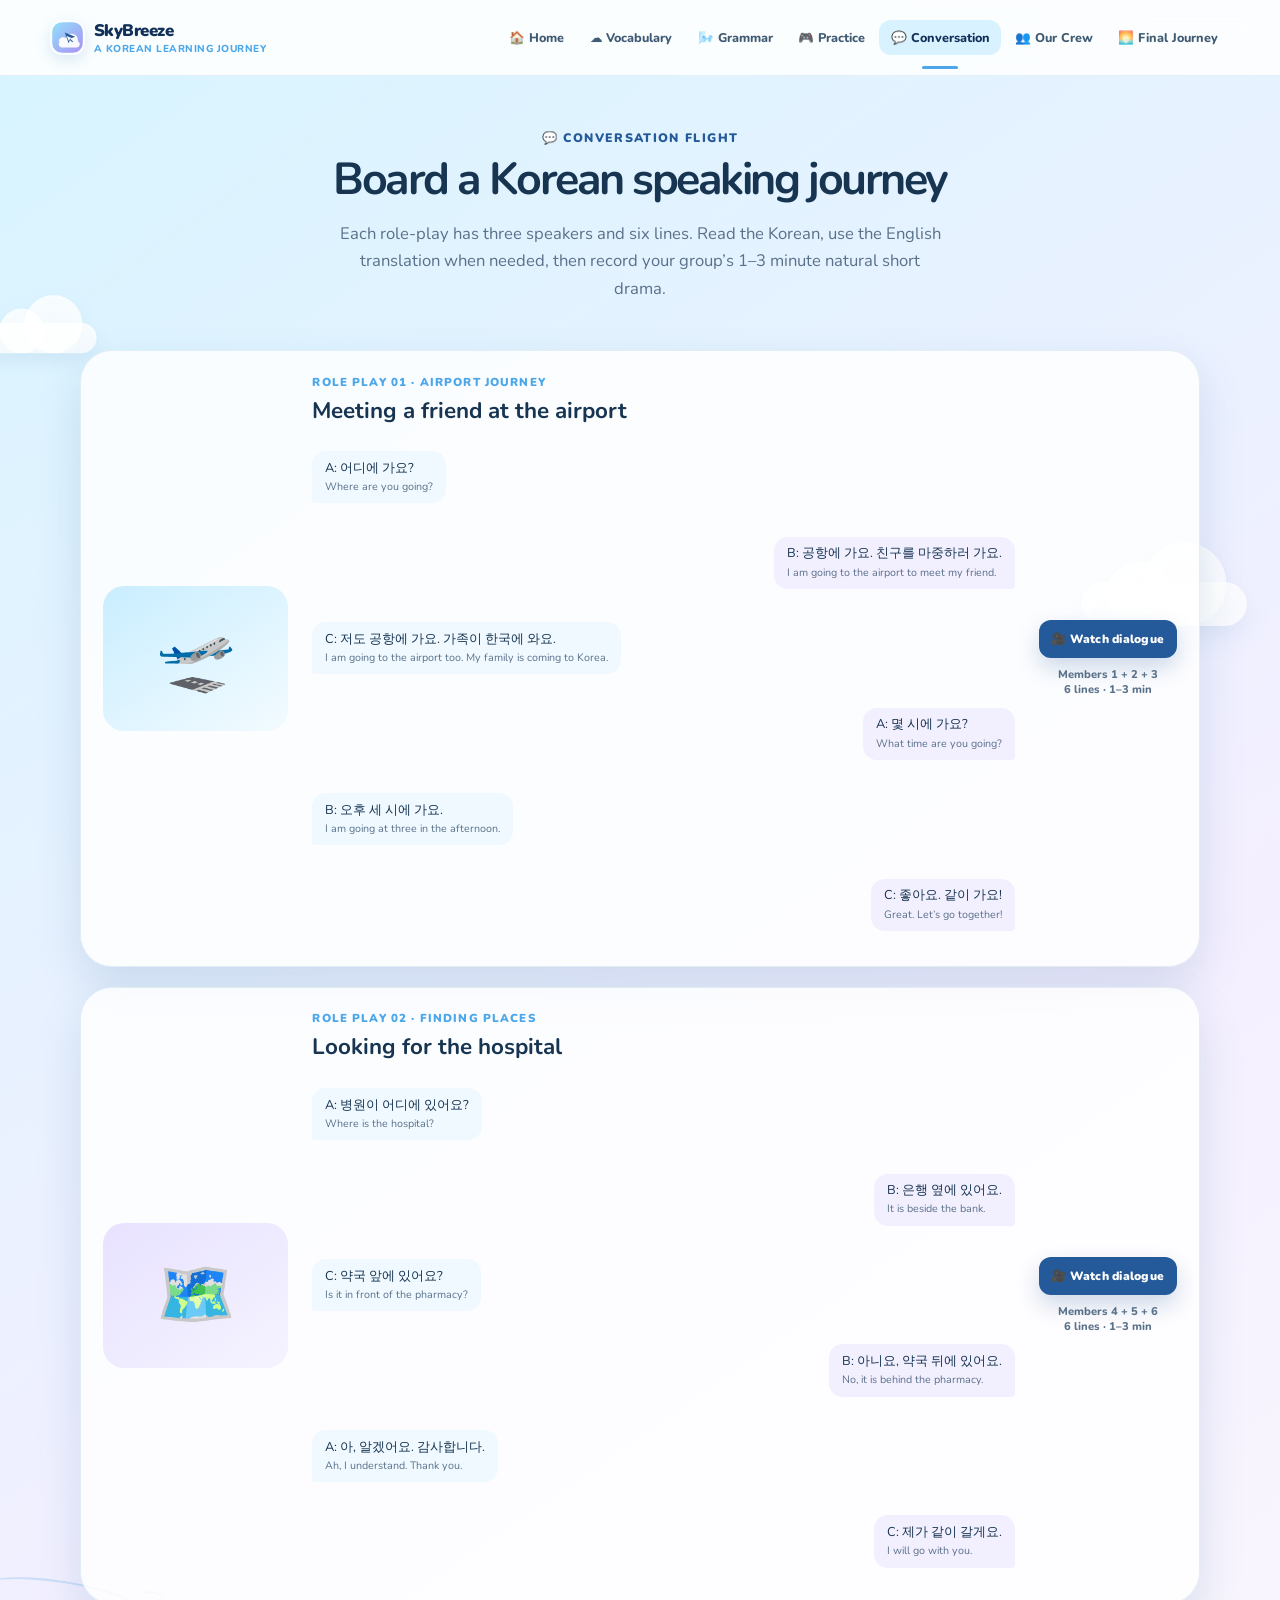
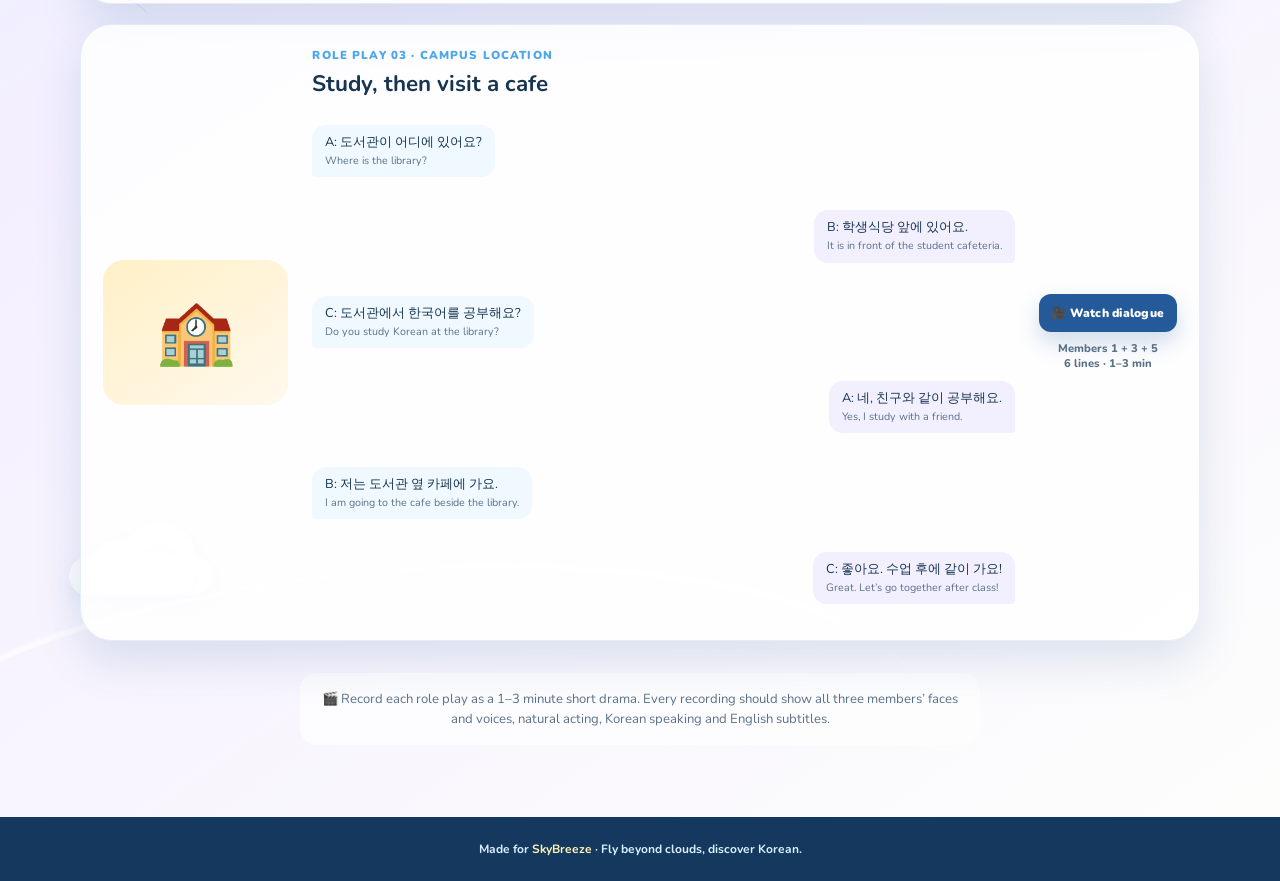
==== conversation.html @ 0b3fb472 "feat: create initial website" ====
<!doctype html>
<html lang="en">
<head>
  <meta charset="utf-8"><meta name="viewport" content="width=device-width, initial-scale=1">
  <meta name="description" content="Practise beginner Korean role-play dialogues with SkyBreeze.">
  <title>Conversation Flight | SkyBreeze</title><link rel="icon" href="images/skybreeze-logo.svg" type="image/svg+xml">
  <link rel="preconnect" href="https://fonts.googleapis.com"><link rel="preconnect" href="https://fonts.gstatic.com" crossorigin>
  <link href="https://fonts.googleapis.com/css2?family=Nunito:wght@400;600;700;800;900&display=swap" rel="stylesheet">
  <link rel="stylesheet" href="css/style.css"><script src="js/script.js" defer></script>
</head>
<body>
  <a class="skip-link" href="#main-content">Skip to content</a>
  <header class="site-header"><div class="nav-shell"><a class="brand" href="index.html" aria-label="SkyBreeze home"><img class="brand-mark" src="images/skybreeze-logo.svg" width="35" height="35" alt=""><span>SkyBreeze<small>A Korean Learning Journey</small></span></a><button class="nav-toggle" type="button" aria-label="Open menu" aria-expanded="false">☰</button><nav class="site-nav" aria-label="Main navigation"><a href="index.html">🏠 Home</a><a href="vocabulary.html">☁️ Vocabulary</a><a href="grammar.html">🌬️ Grammar</a><a href="practice.html">🎮 Practice</a><a class="active" aria-current="page" href="conversation.html">💬 Conversation</a><a href="crew.html">👥 Our Crew</a><a href="final.html">🌅 Final Journey</a></nav></div></header>
  <main id="main-content"><section class="page" aria-labelledby="conversation-heading"><div class="sky-backdrop breeze"><span class="cloud one"></span><span class="cloud two"></span><span class="cloud four"></span><span class="wind-line wind-b"></span></div><div class="container">
    <header class="lesson-hero"><p class="eyebrow">💬 Conversation Flight</p><h1 id="conversation-heading" class="section-title">Board a Korean speaking journey</h1><p class="section-lead">Each role-play has three speakers and six lines. Read the Korean, use the English translation when needed, then record your group’s 1–3 minute natural short drama.</p></header>
    <section class="conversation-list" aria-label="Korean role-play dialogue videos">
      <article class="conversation-card card"><div class="scene-card" role="img" aria-label="Airport scene">🛫</div><div><p class="video-kicker">Role Play 01 · Airport Journey</p><h2>Meeting a friend at the airport</h2><div class="dialogue-bubbles"><p class="bubble" lang="ko">A: 어디에 가요?<small lang="en">Where are you going?</small></p><p class="bubble alt" lang="ko">B: 공항에 가요. 친구를 마중하러 가요.<small lang="en">I am going to the airport to meet my friend.</small></p><p class="bubble" lang="ko">C: 저도 공항에 가요. 가족이 한국에 와요.<small lang="en">I am going to the airport too. My family is coming to Korea.</small></p><p class="bubble alt" lang="ko">A: 몇 시에 가요?<small lang="en">What time are you going?</small></p><p class="bubble" lang="ko">B: 오후 세 시에 가요.<small lang="en">I am going at three in the afternoon.</small></p><p class="bubble alt" lang="ko">C: 좋아요. 같이 가요!<small lang="en">Great. Let’s go together!</small></p></div></div><div class="conversation-action"><button class="btn small" type="button" data-video data-title="Airport Journey · Role Play" data-members="Members 1 + 2 + 3 · 6 lines">🎥 Watch dialogue</button><span class="members">Members 1 + 2 + 3<br>6 lines · 1–3 min</span></div></article>
      <article class="conversation-card card"><div class="scene-card" role="img" aria-label="City map scene">🗺️</div><div><p class="video-kicker">Role Play 02 · Finding Places</p><h2>Looking for the hospital</h2><div class="dialogue-bubbles"><p class="bubble" lang="ko">A: 병원이 어디에 있어요?<small lang="en">Where is the hospital?</small></p><p class="bubble alt" lang="ko">B: 은행 옆에 있어요.<small lang="en">It is beside the bank.</small></p><p class="bubble" lang="ko">C: 약국 앞에 있어요?<small lang="en">Is it in front of the pharmacy?</small></p><p class="bubble alt" lang="ko">B: 아니요, 약국 뒤에 있어요.<small lang="en">No, it is behind the pharmacy.</small></p><p class="bubble" lang="ko">A: 아, 알겠어요. 감사합니다.<small lang="en">Ah, I understand. Thank you.</small></p><p class="bubble alt" lang="ko">C: 제가 같이 갈게요.<small lang="en">I will go with you.</small></p></div></div><div class="conversation-action"><button class="btn small" type="button" data-video data-title="Finding Places · Role Play" data-members="Members 4 + 5 + 6 · 6 lines">🎥 Watch dialogue</button><span class="members">Members 4 + 5 + 6<br>6 lines · 1–3 min</span></div></article>
      <article class="conversation-card card"><div class="scene-card" role="img" aria-label="Campus building scene">🏫</div><div><p class="video-kicker">Role Play 03 · Campus Location</p><h2>Study, then visit a cafe</h2><div class="dialogue-bubbles"><p class="bubble" lang="ko">A: 도서관이 어디에 있어요?<small lang="en">Where is the library?</small></p><p class="bubble alt" lang="ko">B: 학생식당 앞에 있어요.<small lang="en">It is in front of the student cafeteria.</small></p><p class="bubble" lang="ko">C: 도서관에서 한국어를 공부해요?<small lang="en">Do you study Korean at the library?</small></p><p class="bubble alt" lang="ko">A: 네, 친구와 같이 공부해요.<small lang="en">Yes, I study with a friend.</small></p><p class="bubble" lang="ko">B: 저는 도서관 옆 카페에 가요.<small lang="en">I am going to the cafe beside the library.</small></p><p class="bubble alt" lang="ko">C: 좋아요. 수업 후에 같이 가요!<small lang="en">Great. Let’s go together after class!</small></p></div></div><div class="conversation-action"><button class="btn small" type="button" data-video data-title="Campus Location · Role Play" data-members="Members 1 + 3 + 5 · 6 lines">🎥 Watch dialogue</button><span class="members">Members 1 + 3 + 5<br>6 lines · 1–3 min</span></div></article>
    </section><p class="media-note">🎬 Record each role play as a 1–3 minute short drama. Every recording should show all three members’ faces and voices, natural acting, Korean speaking and English subtitles.</p>
  </div></section></main>
  <div class="modal" role="dialog" aria-modal="true" aria-hidden="true" aria-labelledby="modal-title"><div class="modal-panel"><button class="modal-close" type="button" aria-label="Close video">×</button><h2 id="modal-title" class="modal-title" data-modal-title>Dialogue video</h2><p class="modal-meta" data-modal-meta></p><div class="video-stage"><div class="video-placeholder"><span class="play-orb">▶</span><p><strong>Group recording slot</strong><br>Add the real face-to-face dialogue video in the <code>videos</code> folder.</p></div></div><p class="video-requirement" data-modal-script></p></div></div>
  <footer class="site-footer">Made for <span>SkyBreeze</span> · Fly beyond clouds, discover Korean.</footer>
</body>
</html>
---- css/style.css ----
:root {
  --sky-950: #12315a;
  --sky-800: #245a99;
  --sky-600: #4ca7ea;
  --sky-400: #8ed1f7;
  --sky-200: #d9f2ff;
  --cloud: rgba(255, 255, 255, 0.92);
  --ink: #173451;
  --muted: #5a718a;
  --yellow: #ffd66b;
  --lavender: #c8b6ff;
  --mint: #a7ebd4;
  --coral: #ff9d8c;
  --line: rgba(31, 93, 148, 0.13);
  --shadow: 0 20px 45px rgba(34, 91, 145, 0.15);
  --radius-xl: 32px;
  --radius-lg: 22px;
  --radius-md: 16px;
  font-family: "Nunito", "Segoe UI", system-ui, -apple-system, sans-serif;
  color: var(--ink);
  background: #e6f6ff;
}

* { box-sizing: border-box; }
html { scroll-behavior: smooth; }
body { margin: 0; min-width: 320px; background: #e6f6ff; color: var(--ink); }
button, input { font: inherit; }
button { cursor: pointer; }
a { color: inherit; text-decoration: none; }
img { max-width: 100%; }

.skip-link { position: fixed; left: 1rem; top: -4rem; z-index: 999; padding: .7rem 1rem; border-radius: 12px; background: white; font-weight: 800; }
.skip-link:focus { top: 1rem; }

.site-header { position: fixed; inset: 0 0 auto; z-index: 50; height: 76px; background: rgba(255, 255, 255, 0.86); border-bottom: 1px solid rgba(73, 136, 185, 0.13); backdrop-filter: blur(16px); }
.nav-shell { width: min(1180px, calc(100% - 32px)); height: 100%; margin: auto; display: flex; align-items: center; justify-content: space-between; gap: 1rem; }
.brand { display: inline-flex; align-items: center; gap: .55rem; min-width: max-content; color: var(--sky-950); font-size: 1.05rem; font-weight: 900; letter-spacing: -.03em; }
.brand-mark { display: block; flex: 0 0 35px; width: 35px; height: 35px; border-radius: 12px; box-shadow: 0 5px 14px rgba(66, 128, 190, .17); }
.brand small { display: block; color: var(--sky-600); font-size: .63rem; font-weight: 800; letter-spacing: .05em; text-transform: uppercase; }
.nav-toggle { display: none; align-items: center; justify-content: center; width: 42px; height: 42px; border: 0; border-radius: 12px; background: #e5f5ff; color: var(--sky-950); font-size: 1.25rem; }
.site-nav { display: flex; align-items: center; gap: .15rem; }
.site-nav a { position: relative; padding: .58rem .72rem; border-radius: 12px; color: #405b74; font-size: .79rem; font-weight: 800; white-space: nowrap; transition: .2s ease; }
.site-nav a:hover, .site-nav a:focus-visible { background: #e8f7ff; color: var(--sky-800); outline: none; }
.site-nav a.active { color: var(--sky-950); background: #d9f2ff; }
.site-nav a.active::after { content: ""; position: absolute; bottom: -14px; left: 35%; width: 30%; height: 3px; border-radius: 8px; background: var(--sky-600); }

main { overflow: clip; }
.page { position: relative; min-height: 100vh; padding: 126px 0 72px; isolation: isolate; }
.container { width: min(1120px, calc(100% - 40px)); margin-inline: auto; position: relative; z-index: 1; }
.eyebrow { display: inline-flex; align-items: center; gap: .42rem; margin: 0 0 .7rem; color: var(--sky-800); font-size: .77rem; font-weight: 900; letter-spacing: .11em; text-transform: uppercase; }
.display { margin: 0; font-size: clamp(2.25rem, 5vw, 4.8rem); line-height: .96; letter-spacing: -.065em; }
.section-title { margin: 0; font-size: clamp(1.75rem, 3.6vw, 2.8rem); letter-spacing: -.055em; line-height: 1.04; }
.section-lead { max-width: 610px; margin: 1rem 0 0; color: var(--muted); font-size: 1.04rem; line-height: 1.65; }
.section-head { display: flex; align-items: end; justify-content: space-between; gap: 1.5rem; margin-bottom: 2rem; }
.pill { display: inline-flex; align-items: center; gap: .4rem; padding: .4rem .7rem; border-radius: 999px; background: rgba(255,255,255,.72); border: 1px solid rgba(72, 143, 198, .16); color: var(--sky-800); font-size: .75rem; font-weight: 900; }
.card { border: 1px solid rgba(75, 143, 191, .14); background: rgba(255,255,255,.83); box-shadow: var(--shadow); }
.btn { display: inline-flex; align-items: center; justify-content: center; gap: .5rem; min-height: 48px; padding: .77rem 1.1rem; border: 0; border-radius: 15px; background: var(--sky-800); color: white; box-shadow: 0 10px 22px rgba(36, 90, 153, .22); font-size: .88rem; font-weight: 900; letter-spacing: .02em; transition: transform .2s ease, box-shadow .2s ease, background .2s ease; }
.btn:hover { transform: translateY(-2px); box-shadow: 0 13px 25px rgba(36, 90, 153, .3); background: #174d8a; }
.btn:focus-visible, .answer:focus-visible, .flashcard:focus-visible, .nav-toggle:focus-visible { outline: 3px solid #ffca55; outline-offset: 3px; }
.btn.secondary { background: white; color: var(--sky-800); box-shadow: 0 8px 18px rgba(35, 93, 148, .11); }
.btn.secondary:hover { background: #f7fcff; }
.btn.small { min-height: 38px; padding: .55rem .78rem; border-radius: 12px; font-size: .75rem; }

.sky-backdrop { position: absolute; z-index: -1; inset: 0; overflow: hidden; pointer-events: none; background: linear-gradient(160deg, #bfeaff 0%, #e9f9ff 42%, #fdfcff 100%); }
.sky-backdrop::after { content: ""; position: absolute; width: 85vw; height: 30vw; min-width: 520px; left: -12%; bottom: -11vw; border-radius: 50% 50% 0 0; border-top: 2px solid rgba(255,255,255,.58); box-shadow: 0 -28px 0 -26px rgba(255,255,255,.5), 0 -58px 0 -56px rgba(255,255,255,.35); transform: rotate(-5deg); }
.sky-backdrop.sunset { background: linear-gradient(158deg, #7162b8 0%, #d49cbf 34%, #ffcba2 68%, #fff3ce 100%); }
.sky-backdrop.breeze { background: linear-gradient(145deg, #d7f5ff, #f4efff 54%, #fdfdfc); }
.cloud { position: absolute; display: block; width: 180px; height: 48px; border-radius: 100px; background: rgba(255,255,255,.78); filter: drop-shadow(0 12px 13px rgba(39, 112, 162, .1)); animation: float 7s ease-in-out infinite; }
.cloud::before, .cloud::after { content: ""; position: absolute; bottom: 0; border-radius: 50%; background: inherit; }
.cloud::before { left: 28px; width: 70px; height: 70px; }
.cloud::after { right: 22px; width: 91px; height: 91px; }
.cloud.one { top: 13%; left: -4%; transform: scale(.64); animation-delay: -2s; }
.cloud.two { top: 24%; right: 2%; transform: scale(.92); animation-delay: -5s; }
.cloud.three { bottom: 17%; right: 12%; transform: scale(.48); animation-delay: -3.4s; }
.cloud.four { bottom: 9%; left: 4%; transform: scale(.8); animation-delay: -.8s; }
.wind-line { position: absolute; width: 250px; height: 65px; border-top: 3px solid rgba(84, 169, 221, .25); border-radius: 50%; transform: rotate(-12deg); }
.wind-line::after { content: ""; position: absolute; right: -20px; top: -9px; width: 35px; height: 30px; border-top: inherit; border-radius: 50%; }
.wind-a { top: 18%; right: 13%; }
.wind-b { top: 65%; left: -5%; transform: rotate(9deg) scale(.7); }
.stars { position: absolute; inset: 0; background-image: radial-gradient(circle, rgba(255,255,255,.8) 1.3px, transparent 1.6px), radial-gradient(circle, rgba(255,237,156,.9) 1px, transparent 1.4px); background-size: 94px 87px, 147px 131px; background-position: 21px 15px, 43px 50px; opacity: .78; }
@keyframes float { 0%, 100% { translate: 0 0; } 50% { translate: 0 -12px; } }
@keyframes planeFly { 0% { transform: translate(-12vw, 8vh) rotate(10deg); } 100% { transform: translate(102vw, -24vh) rotate(10deg); } }
@keyframes drift { from { transform: translateX(-10px); } to { transform: translateX(18px); } }

/* Home */
.home-hero { min-height: 690px; display: grid; align-items: center; }
.home-copy { max-width: 650px; padding-bottom: 1rem; }
.home-copy .display { max-width: 570px; color: var(--sky-950); }
.home-copy .display em { font-style: normal; color: var(--sky-600); }
.home-copy .lead { max-width: 560px; margin: 1.2rem 0 1.7rem; color: #496782; font-size: clamp(1rem, 1.6vw, 1.12rem); line-height: 1.65; }
.home-actions { display: flex; flex-wrap: wrap; gap: .75rem; }
.korean-flag { position: absolute; top: 143px; right: max(6%, calc((100% - 1120px) / 2)); width: 104px; height: 70px; display: grid; place-items: center; border: 4px solid white; border-radius: 10px; background: white; box-shadow: var(--shadow); transform: rotate(7deg); }
.taegeuk { position: relative; width: 35px; height: 35px; border-radius: 50%; background: linear-gradient(#ef5a63 0 50%, #367dbe 50%); overflow: hidden; }
.taegeuk::before, .taegeuk::after { content: ""; position: absolute; width: 18px; height: 18px; border-radius: 50%; }.taegeuk::before { top: 0; right: 0; background: #367dbe; }.taegeuk::after { bottom: 0; left: 0; background: #ef5a63; }
.flag-bar { position: absolute; width: 19px; height: 3px; border-radius: 3px; background: #26384e; box-shadow: 0 5px #26384e, 0 10px #26384e; }.bar-a { top: 13px; left: 12px; transform: rotate(56deg); }.bar-b { top: 13px; right: 12px; transform: rotate(-56deg); }.bar-c { bottom: 13px; left: 12px; transform: rotate(-56deg); }.bar-d { bottom: 13px; right: 12px; transform: rotate(56deg); }
.plane { position: absolute; top: 48%; left: 0; z-index: 1; color: #276fb2; font-size: clamp(2rem, 5vw, 4rem); filter: drop-shadow(0 10px 9px rgba(35,84,133,.22)); animation: planeFly 20s linear infinite; }
.route-map { position: absolute; right: max(5%, calc((100% - 1120px) / 2)); bottom: 35px; width: min(41vw, 430px); min-width: 350px; height: 236px; padding: 26px; border-radius: 35px; background: rgba(255,255,255,.65); border: 1px solid rgba(255,255,255,.8); backdrop-filter: blur(8px); box-shadow: var(--shadow); transform: rotate(-2deg); }
.route-map::before { content: ""; position: absolute; inset: 36px 32px 46px; border: 3px dashed rgba(72, 149, 199, .53); border-radius: 51% 33% 47% 42%; transform: rotate(-13deg); }
.route-pin { position: absolute; z-index: 1; width: 38px; height: 38px; display: grid; place-items: center; border: 3px solid white; border-radius: 50%; background: var(--yellow); box-shadow: 0 5px 12px rgba(47,109,153,.2); font-size: 1rem; }
.route-pin.start { left: 37px; bottom: 36px; }
.route-pin.mid { left: 47%; top: 75px; background: var(--lavender); }
.route-pin.end { right: 34px; top: 25px; background: var(--mint); }
.route-label { position: absolute; bottom: 8px; left: 25px; color: var(--sky-800); font-size: .72rem; font-weight: 900; }
.route-label.end { top: 8px; right: 26px; left: auto; bottom: auto; }
.home-section { padding: 85px 0; background: #fff; }
.journey-grid { display: grid; grid-template-columns: repeat(4, 1fr); gap: 1rem; }
.journey-stop { padding: 1.4rem; border-radius: var(--radius-lg); background: linear-gradient(145deg, #f0fbff, #fff); border: 1px solid #e4f2fa; }
.journey-stop .stop-icon { display: grid; width: 44px; height: 44px; place-items: center; border-radius: 14px; background: #d8f3ff; font-size: 1.25rem; }
.journey-stop h3 { margin: .9rem 0 .25rem; font-size: 1rem; }
.journey-stop p { margin: 0; color: var(--muted); font-size: .84rem; line-height: 1.45; }

/* Vocabulary */
.lesson-hero { padding-bottom: 3rem; text-align: center; }
.lesson-hero .section-lead { margin-inline: auto; }
.lesson-title-kr { display: block; margin-top: .45rem; color: var(--sky-600); font-size: clamp(1.45rem, 3vw, 2.15rem); }
.cloud-grid { display: grid; grid-template-columns: repeat(3, 1fr); gap: 1.35rem; }
.vocab-card { position: relative; min-height: 570px; padding: 1.55rem; overflow: hidden; border-radius: 38% 42% 33% 39% / 13% 14% 17% 17%; background: rgba(255,255,255,.9); border: 1px solid rgba(255,255,255,.96); box-shadow: 0 18px 35px rgba(48, 122, 173, .15); transition: transform .25s ease, box-shadow .25s ease; animation: float 6s ease-in-out infinite; }
.vocab-card:nth-child(2n) { animation-delay: -3s; }
.vocab-card:nth-child(3n) { animation-delay: -4.4s; }
.vocab-card:hover { transform: translateY(-8px) scale(1.01); box-shadow: 0 25px 45px rgba(48, 122, 173, .21); }
.vocab-card::after { content: ""; position: absolute; right: -38px; bottom: -56px; width: 150px; height: 120px; border-radius: 50%; background: #dff5ff; opacity: .65; }
.card-number { display: inline-grid; place-items: center; width: 28px; height: 28px; border-radius: 50%; background: var(--sky-200); color: var(--sky-800); font-size: .72rem; font-weight: 900; }
.vocab-word { position: relative; z-index: 1; margin: .8rem 0 0; font-size: 2.25rem; letter-spacing: -.07em; }
.romanization { margin: .1rem 0 .3rem; color: var(--sky-600); font-size: .87rem; font-weight: 800; }
.meaning { margin: 0; color: var(--muted); font-size: .92rem; }
.example { position: relative; z-index: 1; margin: 1.15rem 0; padding: .8rem .9rem; border-radius: 13px; background: #f0faff; color: var(--sky-950); font-size: .84rem; line-height: 1.45; }
.example span { display: block; margin-top: .3rem; color: var(--muted); font-size: .76rem; }
.vocab-list { position: relative; z-index: 1; display: grid; gap: .62rem; margin: 1rem 0 1.05rem; }
.vocab-item { padding: .72rem .75rem; border: 1px solid #dceef8; border-radius: 15px; background: linear-gradient(135deg, #f4fbff, #fff); }
.vocab-item-top { display: flex; align-items: start; justify-content: space-between; gap: .6rem; }
.vocab-item strong { color: var(--sky-950); font-size: 1.18rem; letter-spacing: -.03em; }.vocab-item .romanization { margin: .08rem 0 0; font-size: .7rem; }.vocab-item .meaning { padding-top: .12rem; font-size: .74rem; font-weight: 800; text-align: right; }.vocab-item .example { margin: .42rem 0 0; padding: 0; border-radius: 0; background: transparent; color: #426785; font-size: .72rem; }.vocab-item .example span { margin-top: .1rem; font-size: .68rem; }
.vocab-footer { position: relative; z-index: 1; display: flex; align-items: center; justify-content: space-between; gap: .5rem; }
.student-name { color: var(--muted); font-size: .71rem; font-weight: 800; }
.media-note { max-width: 680px; margin: 2rem auto 0; padding: 1rem 1.2rem; border-radius: 17px; background: rgba(255,255,255,.68); color: var(--muted); font-size: .82rem; line-height: 1.55; text-align: center; }

/* Grammar */
.grammar-layout { display: grid; gap: 1.4rem; }
.grammar-card { position: relative; overflow: hidden; padding: clamp(1.35rem, 3vw, 2rem); border-radius: var(--radius-xl); }
.grammar-card::before { content: ""; position: absolute; z-index: -1; width: 300px; height: 190px; right: -80px; top: -110px; border: 32px solid rgba(173,229,255,.58); border-radius: 50%; }
.grammar-card:nth-child(2)::before { border-color: rgba(215, 200, 255,.52); left: -80px; right: auto; }
.grammar-top { display: flex; align-items: start; justify-content: space-between; gap: 1rem; }
.grammar-number { color: var(--sky-600); font-size: .78rem; font-weight: 900; letter-spacing: .1em; }
.grammar-card h2 { margin: .45rem 0 .35rem; font-size: clamp(1.65rem, 3vw, 2.35rem); letter-spacing: -.06em; }
.grammar-card > p { max-width: 630px; margin: 0; color: var(--muted); }
.dialogue-example { display: grid; gap: .55rem; max-width: 650px; margin: 1.4rem 0 0; padding: 1rem; border-radius: 17px; background: rgba(243,251,255,.8); }
.speech { display: flex; align-items: start; gap: .65rem; }
.speaker { flex: 0 0 27px; display: grid; height: 27px; place-items: center; border-radius: 50%; background: var(--lavender); color: var(--sky-950); font-size: .7rem; font-weight: 900; }
.speech p { margin: .22rem 0; font-weight: 800; }
.grammar-reveal { display: none; margin-top: 1rem; padding: .82rem 1rem; border-left: 4px solid var(--yellow); border-radius: 0 12px 12px 0; background: #fff9e6; color: #705b2f; font-size: .84rem; }
.grammar-reveal.show { display: block; }
.locations-card { padding-bottom: 2.2rem; }
.location-grid { display: grid; grid-template-columns: repeat(3, 1fr); gap: .85rem; margin-top: 1.35rem; }
.location-visual { min-height: 140px; display: grid; place-items: center; padding: .75rem; border-radius: 17px; background: linear-gradient(145deg, #eaf9ff, #fdfcff); border: 1px solid #d9effa; text-align: center; }
.mini-scene { position: relative; width: 106px; height: 72px; margin-bottom: .22rem; }
.mini-box { position: absolute; left: 36px; top: 27px; width: 38px; height: 33px; border-radius: 7px; background: #88c8ee; box-shadow: inset 0 -6px 0 rgba(22,86,140,.16); }
.mini-ball { position: absolute; width: 19px; height: 19px; border-radius: 50%; background: var(--coral); box-shadow: 0 3px 0 rgba(180,79,66,.15); }
.loc-above .mini-ball { top: 2px; left: 45px; } .loc-below .mini-ball { top: 56px; left: 45px; }
.loc-front .mini-ball { top: 37px; left: 14px; } .loc-behind .mini-ball { top: 37px; left: 75px; z-index: -1; }
.loc-beside .mini-ball { top: 31px; left: 79px; } .loc-left .mini-ball { top: 31px; left: 9px; } .loc-right .mini-ball { top: 31px; left: 82px; }
.loc-inside .mini-ball { top: 35px; left: 45px; z-index: 1; background: var(--yellow); } .loc-outside .mini-ball { top: 28px; left: 84px; }
.location-visual strong { display: block; font-size: 1rem; } .location-visual span { color: var(--muted); font-size: .72rem; }

/* Practice */
.practice-head { display: grid; grid-template-columns: 1fr auto; gap: 1rem; align-items: end; margin-bottom: 2rem; }
.score-orb { display: grid; width: 124px; height: 124px; place-items: center; border: 7px solid rgba(255,255,255,.9); border-radius: 50%; background: linear-gradient(145deg, #b7eaff, #cfc5ff); box-shadow: var(--shadow); text-align: center; }
.score-orb strong { display: block; font-size: 1.6rem; line-height: 1; } .score-orb span { color: var(--sky-800); font-size: .68rem; font-weight: 900; text-transform: uppercase; }
.quiz-grid { display: grid; grid-template-columns: repeat(2, 1fr); gap: 1.25rem; }
.quiz-card { padding: 1.35rem; border-radius: var(--radius-lg); }
.quiz-card .quiz-label { display: inline-flex; padding: .28rem .52rem; border-radius: 8px; background: #e5f6ff; color: var(--sky-800); font-size: .68rem; font-weight: 900; text-transform: uppercase; letter-spacing: .07em; }
.quiz-card h2 { margin: .72rem 0 .35rem; font-size: 1.25rem; }
.question { margin: .2rem 0 1rem; font-weight: 800; line-height: 1.45; }
.answers { display: grid; gap: .5rem; }
.answer { width: 100%; min-height: 40px; padding: .55rem .7rem; border: 1px solid #d9eaf5; border-radius: 11px; background: #fff; color: var(--ink); text-align: left; font-size: .82rem; font-weight: 800; transition: .16s ease; }
.answer:hover:not(:disabled) { border-color: #76b9e5; background: #f2fbff; transform: translateX(2px); }
.answer.correct { border-color: #54ba90; background: #e6faef; color: #16714a; }
.answer.wrong { border-color: #f09384; background: #fff0ed; color: #9b3f33; }
.answer:disabled { cursor: default; }
.quiz-feedback { min-height: 20px; margin: .75rem 0 0; color: var(--muted); font-size: .78rem; font-weight: 800; }
.quiz-feedback.good { color: #13734b; } .quiz-feedback.bad { color: #a8493b; }
.location-question { display: flex; gap: .75rem; align-items: center; }
.desk-scene { position: relative; flex: 0 0 104px; height: 80px; border-radius: 14px; background: #e9f8ff; overflow: hidden; }
.desk { position: absolute; bottom: 15px; left: 15px; width: 78px; height: 20px; border-radius: 5px; background: #cf914f; box-shadow: 6px 14px 0 -4px #9c6534, -6px 14px 0 -4px #9c6534; }
.book { position: absolute; bottom: 36px; left: 40px; width: 28px; height: 9px; border-radius: 2px; background: #c8b6ff; transform: rotate(-6deg); }
.particle { position: absolute; color: rgba(38,120,177,.55); font-size: .8rem; }
.particle.a { left: 6%; top: 11%; } .particle.b { right: 10%; top: 22%; }
.grammar-tip { margin: .8rem 0 1rem; padding: .7rem; border-radius: 11px; background: #f1faff; color: #53718d; font-size: .75rem; line-height: 1.45; }
.flash-section { margin-top: 3.4rem; }
.flashcards { display: grid; grid-template-columns: repeat(4, 1fr); gap: .9rem; margin-top: 1.3rem; }
.flashcard { display: block; width: 100%; height: 142px; padding: 0; border: 0; border-radius: 18px; background: transparent; perspective: 900px; text-align: inherit; }
.flash-inner { position: relative; display: block; width: 100%; height: 100%; transform-style: preserve-3d; transition: transform .5s; }
.flashcard.flipped .flash-inner { transform: rotateY(180deg); }
.flash-face { position: absolute; inset: 0; display: grid; place-items: center; padding: 1rem; border-radius: 18px; backface-visibility: hidden; box-shadow: var(--shadow); pointer-events: none; text-align: center; }
.flash-front { background: #fff; font-size: 1.25rem; font-weight: 900; } .flash-back { background: #dff5ff; color: var(--sky-950); transform: rotateY(180deg); font-weight: 900; }
.qr-section { display: grid; grid-template-columns: 1fr auto; gap: 2rem; align-items: center; margin-top: 3.5rem; padding: clamp(1.4rem, 4vw, 2.3rem); border-radius: var(--radius-xl); background: linear-gradient(125deg, #285c98, #4ca7ea); color: white; box-shadow: 0 20px 42px rgba(26,83,138,.25); }
.qr-section h2 { margin: 0; font-size: clamp(1.55rem, 3vw, 2.25rem); letter-spacing: -.05em; } .qr-section p { max-width: 550px; margin: .65rem 0 0; color: #e5f7ff; line-height: 1.55; }
.qr-cloud { width: 138px; height: 118px; display: grid; place-items: center; border: 7px solid rgba(255,255,255,.8); border-radius: 43% 47% 38% 40% / 34% 36% 38% 39%; background: white; transform: rotate(4deg); }
.qr-cloud img { display: block; width: 90px; height: 90px; image-rendering: pixelated; }

/* Conversation */
.conversation-list { display: grid; gap: 1.25rem; }
.conversation-card { display: grid; grid-template-columns: 185px 1fr auto; gap: 1.5rem; align-items: center; padding: 1.4rem; border-radius: var(--radius-xl); }
.scene-card { min-height: 145px; display: grid; place-items: center; border-radius: 21px; background: linear-gradient(145deg, #c9eeff, #f3fbff); font-size: 4rem; }
.conversation-card:nth-child(2) .scene-card { background: linear-gradient(145deg, #e8e2ff, #f5f3ff); }
.conversation-card:nth-child(3) .scene-card { background: linear-gradient(145deg, #fff0c6, #fff9ed); }
.video-kicker { margin: 0; color: var(--sky-600); font-size: .72rem; font-weight: 900; letter-spacing: .1em; text-transform: uppercase; }
.conversation-card h2 { margin: .32rem 0 .8rem; font-size: 1.4rem; }
.dialogue-bubbles { display: grid; gap: .48rem; }
.bubble { width: fit-content; max-width: 100%; padding: .55rem .8rem; border-radius: 14px 14px 14px 4px; background: #eff9ff; font-size: .8rem; line-height: 1.35; }
.bubble.alt { justify-self: end; border-radius: 14px 14px 4px 14px; background: #f2efff; }
.bubble small { display: block; margin-top: .18rem; color: var(--muted); font-size: .67rem; }
.conversation-action { display: grid; gap: .55rem; justify-items: center; text-align: center; }.conversation-action .members { color: var(--muted); font-size: .7rem; font-weight: 800; }

/* Crew */
.crew-grid { display: grid; grid-template-columns: repeat(3, 1fr); gap: 1.2rem; }
.crew-card { position: relative; min-height: 270px; padding: 1.45rem; overflow: hidden; border-radius: 25px; transition: transform .2s ease; }
.crew-card:hover { transform: translateY(-5px); }
.crew-card::after { content: "✦"; position: absolute; right: 18px; top: 12px; color: rgba(80,166,224,.25); font-size: 4rem; }
.avatar { width: 76px; height: 76px; display: grid; place-items: center; border: 5px solid white; border-radius: 50%; background: linear-gradient(145deg, #92d9f9, #cbc0ff); box-shadow: 0 7px 16px rgba(35,89,140,.17); font-size: 2rem; }
.crew-card h2 { margin: 1rem 0 .15rem; font-size: 1.32rem; }.crew-id { margin: 0; color: var(--muted); font-size: .79rem; font-weight: 700; }.role { display: inline-flex; margin-top: 1.2rem; padding: .43rem .64rem; border-radius: 9px; background: #ecf9ff; color: var(--sky-800); font-size: .76rem; font-weight: 900; }
.crew-note { margin-top: 2rem; color: var(--muted); font-size: .82rem; text-align: center; }

/* Final */
.final-page { display: grid; min-height: 100vh; place-items: center; text-align: center; }
.final-content { max-width: 770px; padding: 2rem 0; }.final-content .display { color: #fff; text-shadow: 0 4px 24px rgba(74,47,113,.2); }.final-content .thanks-kr { margin: 1rem 0; color: #fff8cf; font-size: clamp(1.6rem, 3.5vw, 2.45rem); font-weight: 900; }.final-content p { max-width: 610px; margin: auto; color: rgba(255,255,255,.92); line-height: 1.65; }.completion-list { display: grid; grid-template-columns: repeat(2, 1fr); gap: .75rem; margin: 2rem auto; text-align: left; }.completion { padding: .75rem .85rem; border-radius: 14px; background: rgba(255,255,255,.16); border: 1px solid rgba(255,255,255,.25); color: white; font-size: .85rem; font-weight: 800; backdrop-filter: blur(7px); }.final-signoff { margin-top: 2.2rem; color: white; font-size: .9rem; font-weight: 800; }.final-signoff span { display: block; margin-top: .35rem; color: #fff3bd; font-size: .75rem; }.final-plane { margin: .7rem 0 1.4rem; font-size: clamp(3rem, 9vw, 6rem); filter: drop-shadow(0 13px 12px rgba(65,41,96,.25)); transform: rotate(12deg); animation: drift 2.3s ease-in-out infinite alternate; }

/* Modal */
.modal { position: fixed; z-index: 100; inset: 0; display: none; align-items: center; justify-content: center; padding: 1rem; background: rgba(15, 45, 76, .59); backdrop-filter: blur(7px); }.modal.open { display: flex; }.modal-panel { position: relative; width: min(720px, 100%); max-height: min(720px, 90vh); overflow: auto; padding: 1.2rem; border-radius: 25px; background: #fff; box-shadow: 0 24px 70px rgba(4, 29, 54, .38); }.modal-close { position: absolute; top: 12px; right: 12px; display: grid; width: 36px; height: 36px; place-items: center; border: 0; border-radius: 50%; background: #ecf7ff; color: var(--sky-950); font-size: 1.3rem; }.modal-title { margin: .3rem 40px .1rem 0; font-size: 1.5rem; }.modal-meta { margin: 0 0 1rem; color: var(--muted); font-size: .84rem; }.video-stage { position: relative; min-height: 265px; display: grid; place-items: center; overflow: hidden; border-radius: 17px; background: linear-gradient(135deg, #0f578d, #6bc9f0); color: white; }.video-stage::before, .video-stage::after { content: ""; position: absolute; background: rgba(255,255,255,.2); border-radius: 50%; }.video-stage::before { width: 230px; height: 74px; left: -20px; bottom: -8px; }.video-stage::after { width: 170px; height: 60px; right: -20px; top: 22px; }.video-placeholder { position: relative; z-index: 1; max-width: 350px; padding: 1rem; text-align: center; }.play-orb { display: grid; width: 62px; height: 62px; place-items: center; margin: 0 auto .75rem; border: 4px solid rgba(255,255,255,.7); border-radius: 50%; background: rgba(255,255,255,.18); font-size: 1.4rem; }.video-placeholder p { margin: 0; font-size: .84rem; line-height: 1.5; }.video-requirement { padding: .9rem 0 0; color: var(--muted); font-size: .77rem; line-height: 1.55; }.media-player { display: none; width: 100%; border-radius: 17px; background: #061d32; }

.site-footer { padding: 1.5rem; background: #15395e; color: #d9efff; text-align: center; font-size: .75rem; font-weight: 700; }.site-footer span { color: #fff4bb; }

@media (max-width: 1000px) { .site-nav a { padding: .5rem .43rem; font-size: .68rem; }.cloud-grid, .crew-grid { grid-template-columns: repeat(2, 1fr); }.journey-grid { grid-template-columns: repeat(2, 1fr); }.conversation-card { grid-template-columns: 150px 1fr; }.conversation-action { grid-column: 2; justify-items: start; }.route-map { opacity: .76; transform: scale(.88) rotate(-2deg); transform-origin: right bottom; } }
@media (min-width: 761px) and (max-width: 1000px) { .nav-shell > .nav-toggle { display: inline-flex; }.site-nav { position: absolute; top: 60px; left: 12px; right: 12px; display: none; padding: .6rem; border: 1px solid #dceef8; border-radius: 16px; background: rgba(255,255,255,.98); box-shadow: var(--shadow); }.site-nav.open { display: grid; grid-template-columns: repeat(2, 1fr); }.site-nav a { padding: .65rem; font-size: .75rem; }.site-nav a.active::after { bottom: 5px; left: 10%; width: 4px; height: 60%; } }
@media (max-width: 760px) { .site-header { height: 67px; }.nav-shell { width: min(100% - 24px, 1120px); }.brand { font-size: .95rem; }.brand small { display: none; }.nav-shell > .nav-toggle { display: inline-flex !important; }.site-nav { position: absolute; top: 60px; left: 12px; right: 12px; display: none; padding: .6rem; border: 1px solid #dceef8; border-radius: 16px; background: rgba(255,255,255,.98); box-shadow: var(--shadow); }.site-nav.open { display: grid; grid-template-columns: repeat(2, 1fr); }.site-nav a { padding: .65rem; font-size: .75rem; }.site-nav a.active::after { bottom: 5px; left: 10%; width: 4px; height: 60%; }.page { padding-top: 105px; }.container { width: min(100% - 26px, 1120px); }.home-hero { min-height: 720px; align-items: start; padding-top: 3.5rem; }.korean-flag { top: 104px; right: 14px; width: 75px; height: 50px; }.route-map { position: relative; right: auto; bottom: auto; width: 100%; min-width: 0; height: 205px; margin: 3.7rem 0 0; transform: none; opacity: 1; }.plane { top: 61%; }.cloud-grid, .quiz-grid, .crew-grid { grid-template-columns: 1fr; }.location-grid { grid-template-columns: repeat(2, 1fr); }.practice-head, .qr-section { grid-template-columns: 1fr; }.score-orb { width: 105px; height: 105px; }.flashcards { grid-template-columns: repeat(2, 1fr); }.qr-cloud { justify-self: center; }.conversation-card { grid-template-columns: 1fr; gap: 1rem; }.scene-card { min-height: 110px; }.conversation-action { grid-column: auto; justify-items: start; }.completion-list { grid-template-columns: 1fr; }.section-head { display: block; }.section-head .pill { margin-top: 1rem; } }
@media (max-width: 440px) { .home-actions .btn { width: 100%; }.vocab-card { min-height: 315px; }.location-grid { grid-template-columns: 1fr 1fr; gap: .55rem; }.location-visual { min-height: 130px; }.flashcards { gap: .6rem; }.flashcard { height: 114px; }.final-page { padding-top: 96px; }.final-content { padding-inline: .1rem; } }
@media (prefers-reduced-motion: reduce) { *, *::before, *::after { animation-duration: .01ms !important; animation-iteration-count: 1 !important; scroll-behavior: auto !important; transition-duration: .01ms !important; } }
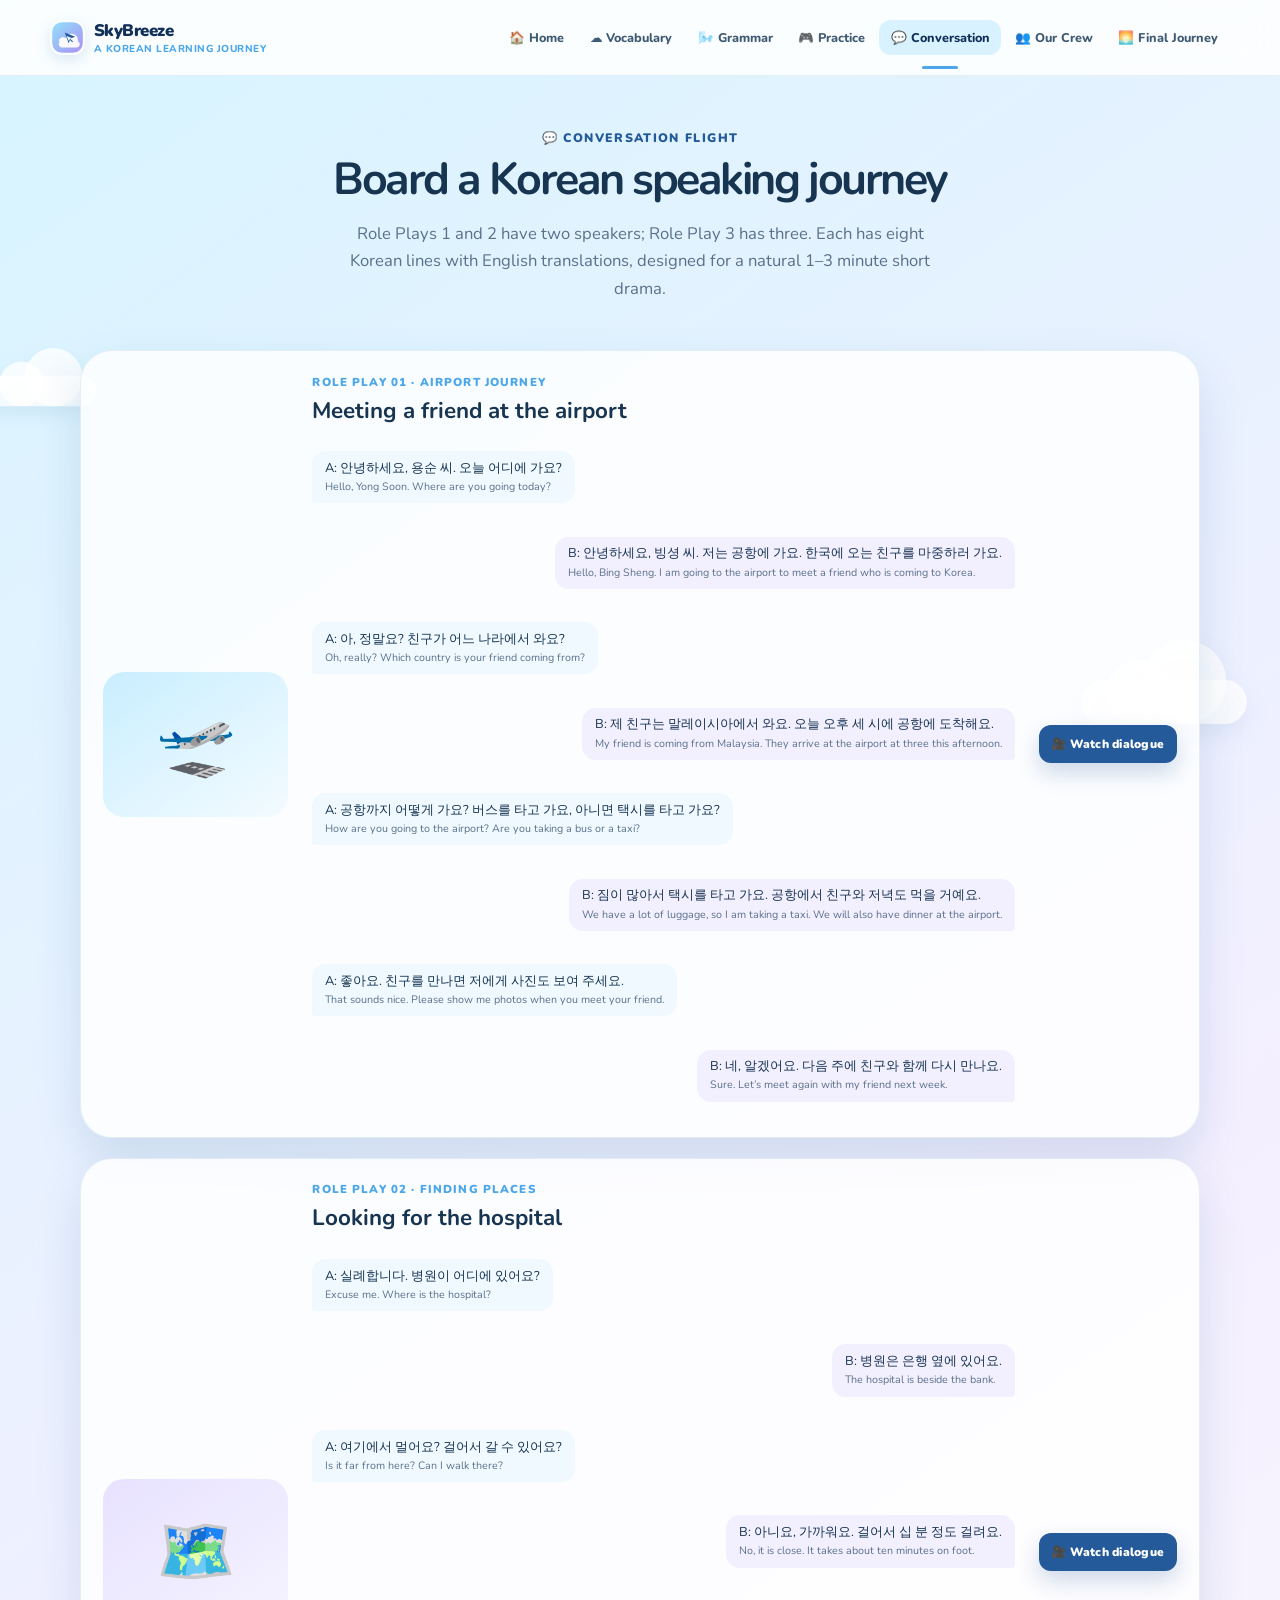
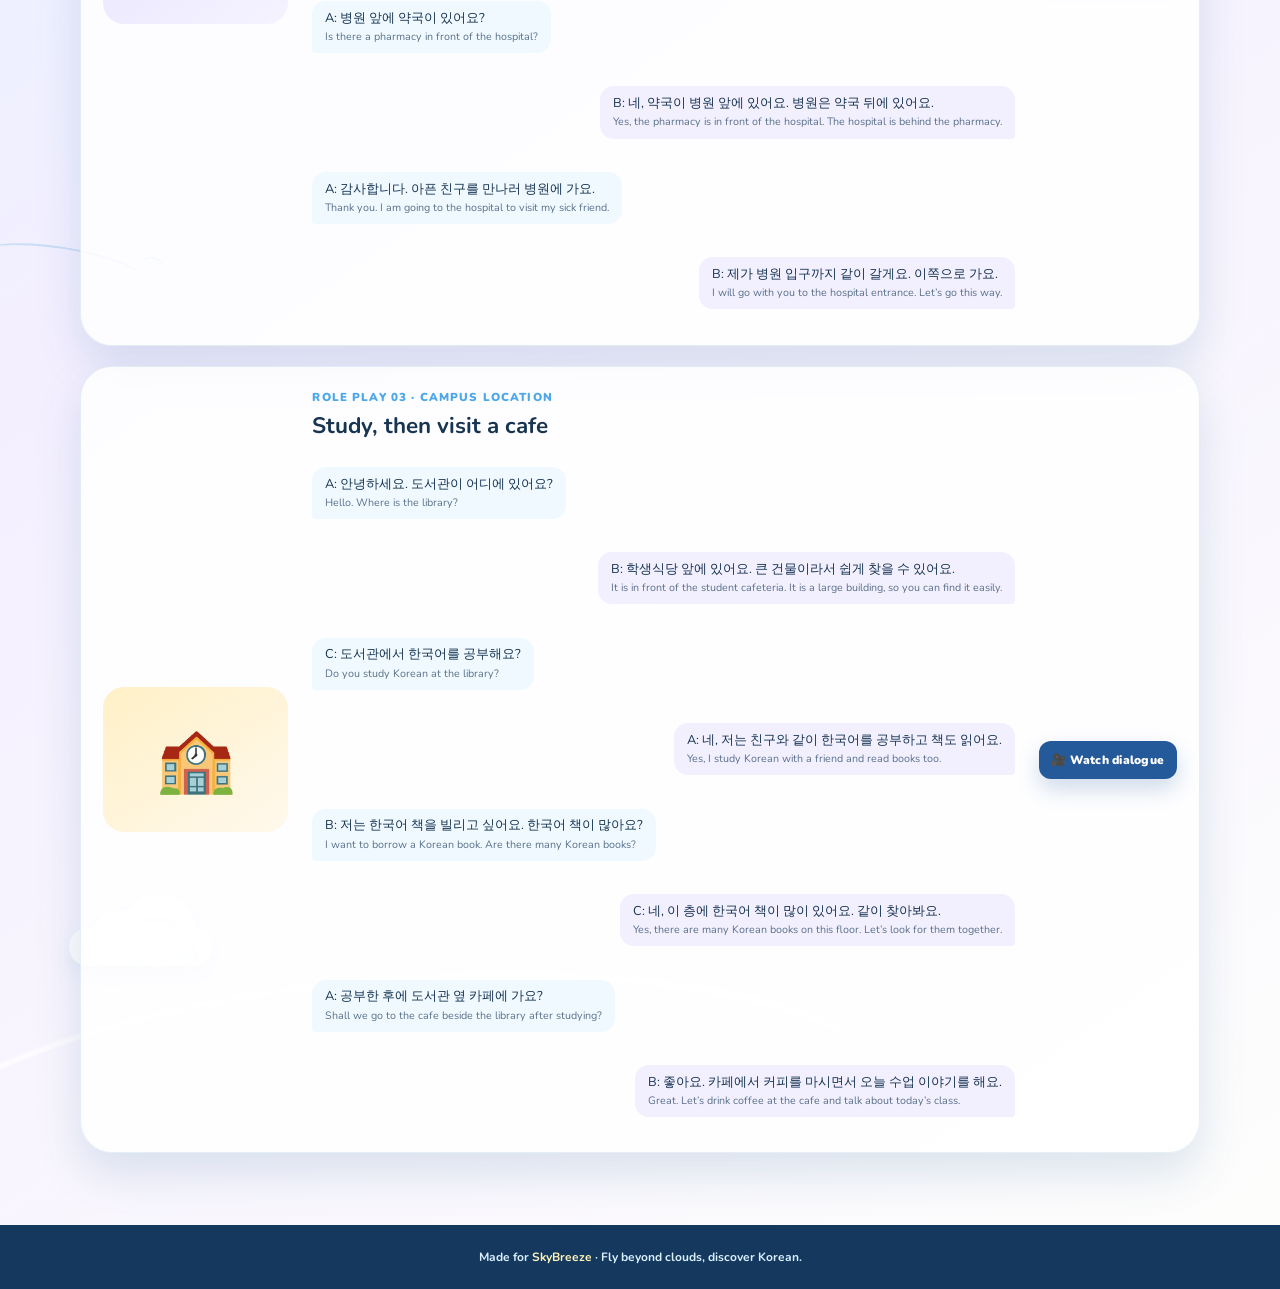
==== commit 4f1658af: "refactor: revise dialogue script" ====
--- a/conversation.html
+++ b/conversation.html
@@ -6,7 +6,7 @@
   <title>Conversation Flight | SkyBreeze</title><link rel="icon" href="images/skybreeze-logo.svg" type="image/svg+xml">
   <link rel="preconnect" href="https://fonts.googleapis.com"><link rel="preconnect" href="https://fonts.gstatic.com" crossorigin>
   <link href="https://fonts.googleapis.com/css2?family=Nunito:wght@400;600;700;800;900&display=swap" rel="stylesheet">
-  <link rel="stylesheet" href="css/style.css"><script src="js/script.js" defer></script>
+  <link rel="stylesheet" href="css/style.css"><script src="js/script.js" defer></script><script src="js/conversation.js" defer></script>
 </head>
 <body>
   <a class="skip-link" href="#main-content">Skip to content</a>
--- a/css/style.css
+++ b/css/style.css
@@ -120,7 +120,7 @@
 .vocab-card:hover { transform: translateY(-8px) scale(1.01); box-shadow: 0 25px 45px rgba(48, 122, 173, .21); }
 .vocab-card::after { content: ""; position: absolute; right: -38px; bottom: -56px; width: 150px; height: 120px; border-radius: 50%; background: #dff5ff; opacity: .65; }
 .card-number { display: inline-grid; place-items: center; width: 28px; height: 28px; border-radius: 50%; background: var(--sky-200); color: var(--sky-800); font-size: .72rem; font-weight: 900; }
-.vocab-word { position: relative; z-index: 1; margin: .8rem 0 0; font-size: 2.25rem; letter-spacing: -.07em; }
+.vocab-word { position: relative; z-index: 1; margin: .8rem 0 0; font-size: clamp(1.35rem, 2vw, 1.8rem); letter-spacing: -.055em; line-height: 1.05; }
 .romanization { margin: .1rem 0 .3rem; color: var(--sky-600); font-size: .87rem; font-weight: 800; }
 .meaning { margin: 0; color: var(--muted); font-size: .92rem; }
 .example { position: relative; z-index: 1; margin: 1.15rem 0; padding: .8rem .9rem; border-radius: 13px; background: #f0faff; color: var(--sky-950); font-size: .84rem; line-height: 1.45; }
@@ -208,7 +208,7 @@
 .bubble { width: fit-content; max-width: 100%; padding: .55rem .8rem; border-radius: 14px 14px 14px 4px; background: #eff9ff; font-size: .8rem; line-height: 1.35; }
 .bubble.alt { justify-self: end; border-radius: 14px 14px 4px 14px; background: #f2efff; }
 .bubble small { display: block; margin-top: .18rem; color: var(--muted); font-size: .67rem; }
-.conversation-action { display: grid; gap: .55rem; justify-items: center; text-align: center; }.conversation-action .members { color: var(--muted); font-size: .7rem; font-weight: 800; }
+.conversation-action { display: grid; gap: .55rem; justify-items: center; text-align: center; }.conversation-action .members { display: none; }
 
 /* Crew */
 .crew-grid { display: grid; grid-template-columns: repeat(3, 1fr); gap: 1.2rem; }
@@ -224,7 +224,7 @@
 .final-content { max-width: 770px; padding: 2rem 0; }.final-content .display { color: #fff; text-shadow: 0 4px 24px rgba(74,47,113,.2); }.final-content .thanks-kr { margin: 1rem 0; color: #fff8cf; font-size: clamp(1.6rem, 3.5vw, 2.45rem); font-weight: 900; }.final-content p { max-width: 610px; margin: auto; color: rgba(255,255,255,.92); line-height: 1.65; }.completion-list { display: grid; grid-template-columns: repeat(2, 1fr); gap: .75rem; margin: 2rem auto; text-align: left; }.completion { padding: .75rem .85rem; border-radius: 14px; background: rgba(255,255,255,.16); border: 1px solid rgba(255,255,255,.25); color: white; font-size: .85rem; font-weight: 800; backdrop-filter: blur(7px); }.final-signoff { margin-top: 2.2rem; color: white; font-size: .9rem; font-weight: 800; }.final-signoff span { display: block; margin-top: .35rem; color: #fff3bd; font-size: .75rem; }.final-plane { margin: .7rem 0 1.4rem; font-size: clamp(3rem, 9vw, 6rem); filter: drop-shadow(0 13px 12px rgba(65,41,96,.25)); transform: rotate(12deg); animation: drift 2.3s ease-in-out infinite alternate; }
 
 /* Modal */
-.modal { position: fixed; z-index: 100; inset: 0; display: none; align-items: center; justify-content: center; padding: 1rem; background: rgba(15, 45, 76, .59); backdrop-filter: blur(7px); }.modal.open { display: flex; }.modal-panel { position: relative; width: min(720px, 100%); max-height: min(720px, 90vh); overflow: auto; padding: 1.2rem; border-radius: 25px; background: #fff; box-shadow: 0 24px 70px rgba(4, 29, 54, .38); }.modal-close { position: absolute; top: 12px; right: 12px; display: grid; width: 36px; height: 36px; place-items: center; border: 0; border-radius: 50%; background: #ecf7ff; color: var(--sky-950); font-size: 1.3rem; }.modal-title { margin: .3rem 40px .1rem 0; font-size: 1.5rem; }.modal-meta { margin: 0 0 1rem; color: var(--muted); font-size: .84rem; }.video-stage { position: relative; min-height: 265px; display: grid; place-items: center; overflow: hidden; border-radius: 17px; background: linear-gradient(135deg, #0f578d, #6bc9f0); color: white; }.video-stage::before, .video-stage::after { content: ""; position: absolute; background: rgba(255,255,255,.2); border-radius: 50%; }.video-stage::before { width: 230px; height: 74px; left: -20px; bottom: -8px; }.video-stage::after { width: 170px; height: 60px; right: -20px; top: 22px; }.video-placeholder { position: relative; z-index: 1; max-width: 350px; padding: 1rem; text-align: center; }.play-orb { display: grid; width: 62px; height: 62px; place-items: center; margin: 0 auto .75rem; border: 4px solid rgba(255,255,255,.7); border-radius: 50%; background: rgba(255,255,255,.18); font-size: 1.4rem; }.video-placeholder p { margin: 0; font-size: .84rem; line-height: 1.5; }.video-requirement { padding: .9rem 0 0; color: var(--muted); font-size: .77rem; line-height: 1.55; }.media-player { display: none; width: 100%; border-radius: 17px; background: #061d32; }
+.modal { position: fixed; z-index: 100; inset: 0; display: none; align-items: center; justify-content: center; padding: 1rem; background: rgba(15, 45, 76, .59); backdrop-filter: blur(7px); }.modal.open { display: flex; }.modal-panel { position: relative; width: min(720px, 100%); max-height: min(720px, 90vh); overflow: auto; padding: 1.2rem; border-radius: 25px; background: #fff; box-shadow: 0 24px 70px rgba(4, 29, 54, .38); }.modal-close { position: absolute; top: 12px; right: 12px; display: grid; width: 36px; height: 36px; place-items: center; border: 0; border-radius: 50%; background: #ecf7ff; color: var(--sky-950); font-size: 1.3rem; }.modal-title { margin: .3rem 40px .1rem 0; font-size: 1.5rem; }.modal-meta { margin: 0 0 1rem; color: var(--muted); font-size: .84rem; }.video-stage { position: relative; min-height: 265px; display: grid; place-items: center; overflow: hidden; border-radius: 17px; background: linear-gradient(135deg, #0f578d, #6bc9f0); color: white; }.video-stage::before, .video-stage::after { content: ""; position: absolute; background: rgba(255,255,255,.2); border-radius: 50%; }.video-stage::before { width: 230px; height: 74px; left: -20px; bottom: -8px; }.video-stage::after { width: 170px; height: 60px; right: -20px; top: 22px; }.video-placeholder { position: relative; z-index: 1; max-width: 350px; padding: 1rem; text-align: center; }.video-placeholder[hidden] { display: none; }.play-orb { display: grid; width: 62px; height: 62px; place-items: center; margin: 0 auto .75rem; border: 4px solid rgba(255,255,255,.7); border-radius: 50%; background: rgba(255,255,255,.18); font-size: 1.4rem; }.video-placeholder p { margin: 0; font-size: .84rem; line-height: 1.5; }.video-requirement { padding: .9rem 0 0; color: var(--muted); font-size: .77rem; line-height: 1.55; }.media-player { position: relative; z-index: 2; display: block; width: 100%; max-height: 390px; border-radius: 17px; background: #061d32; }.media-player[hidden] { display: none; }
 
 .site-footer { padding: 1.5rem; background: #15395e; color: #d9efff; text-align: center; font-size: .75rem; font-weight: 700; }.site-footer span { color: #fff4bb; }
 
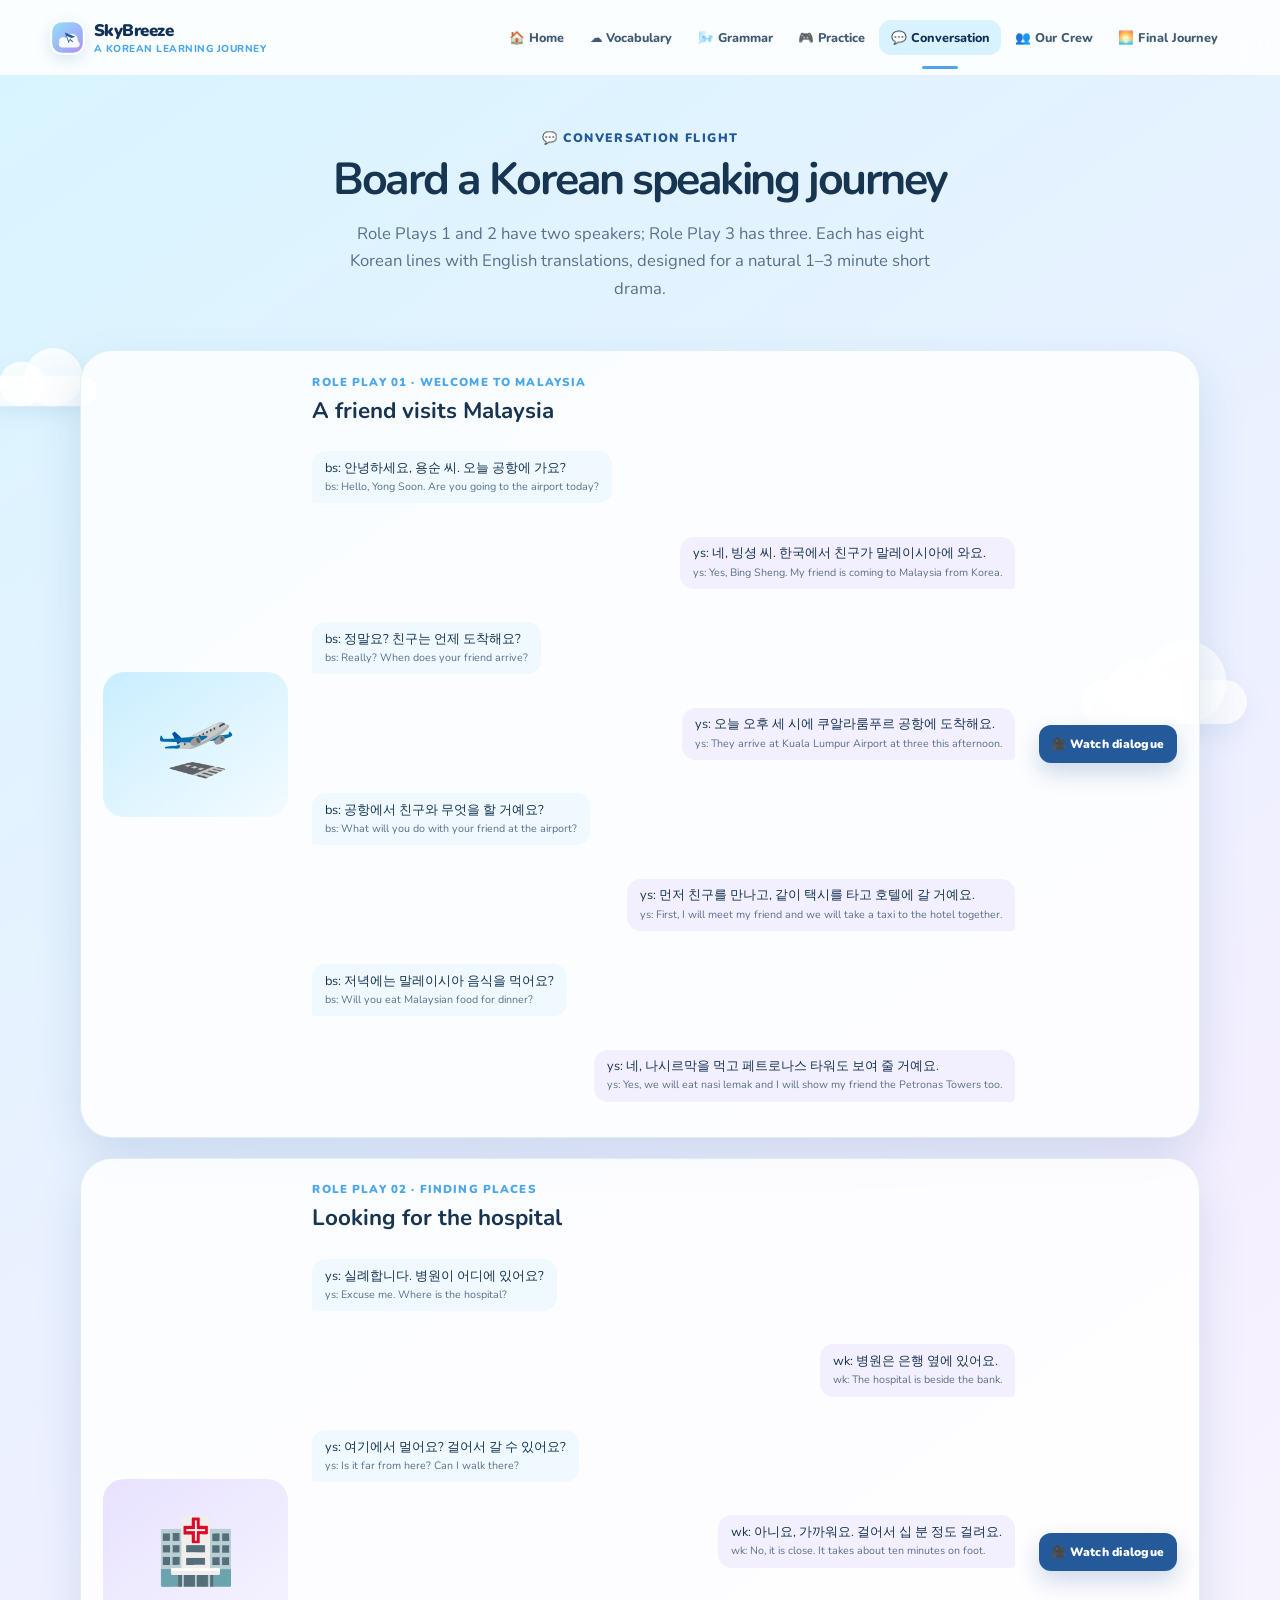
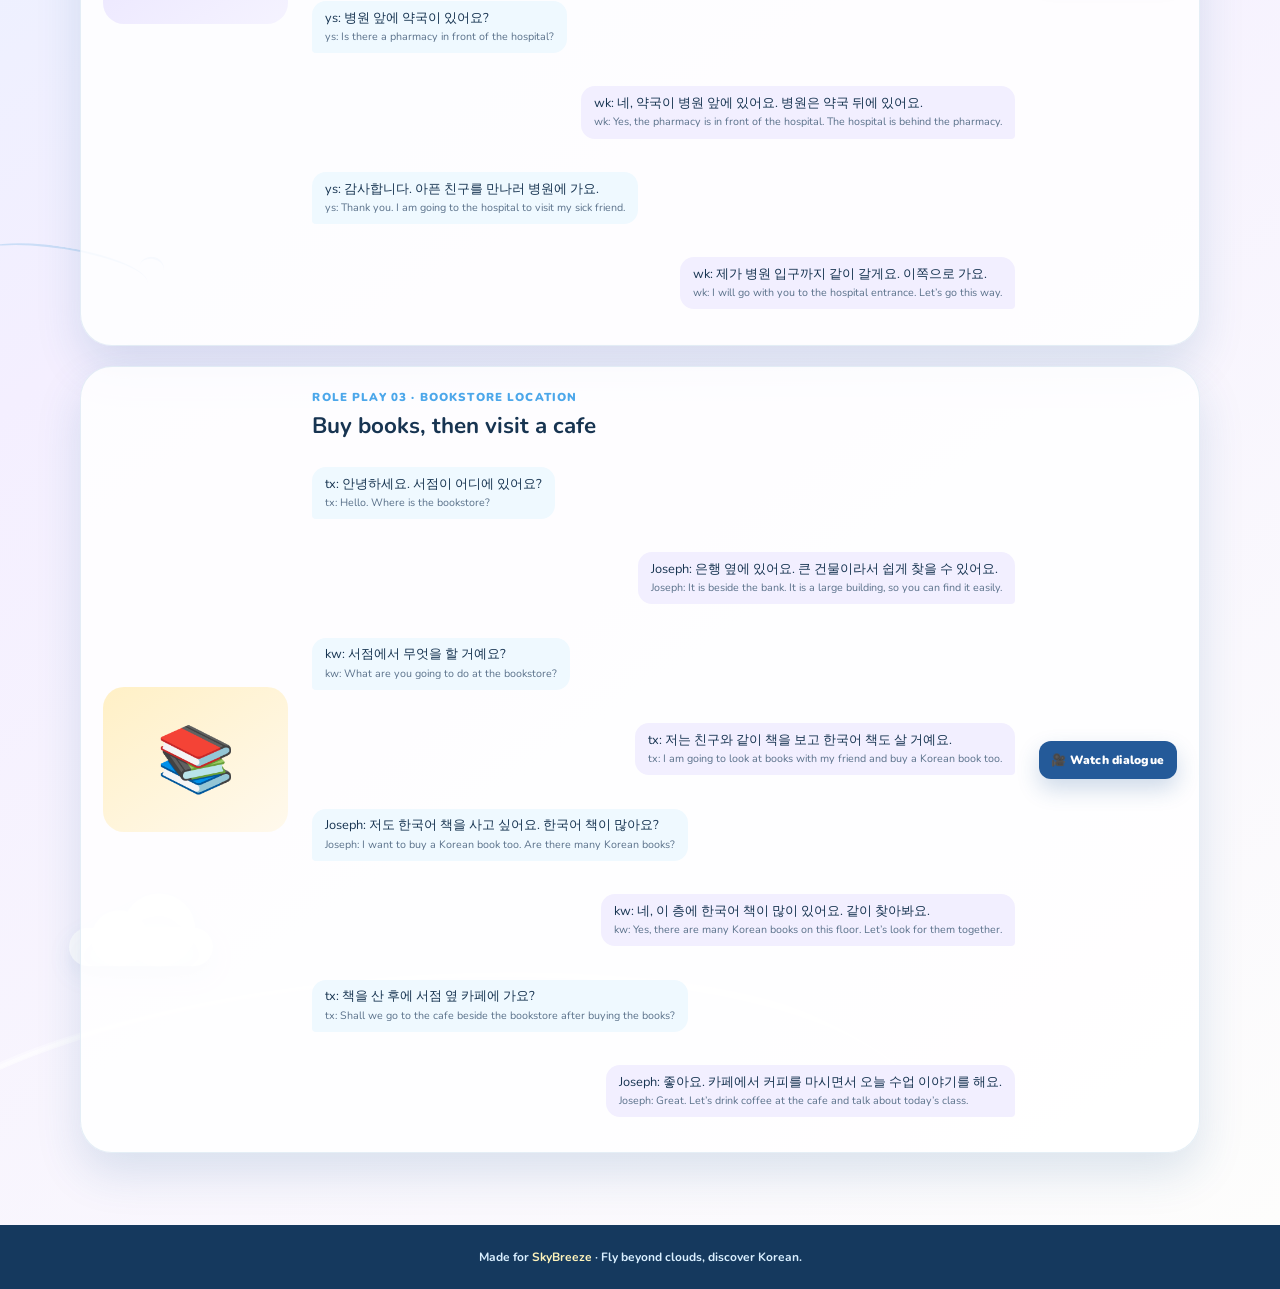
==== commit 05653b7b: "feat: change role play 3 script" ====
--- a/conversation.html
+++ b/conversation.html
@@ -16,7 +16,7 @@
     <section class="conversation-list" aria-label="Korean role-play dialogue videos">
       <article class="conversation-card card"><div class="scene-card" role="img" aria-label="Airport scene">🛫</div><div><p class="video-kicker">Role Play 01 · Airport Journey</p><h2>Meeting a friend at the airport</h2><div class="dialogue-bubbles"><p class="bubble" lang="ko">A: 어디에 가요?<small lang="en">Where are you going?</small></p><p class="bubble alt" lang="ko">B: 공항에 가요. 친구를 마중하러 가요.<small lang="en">I am going to the airport to meet my friend.</small></p><p class="bubble" lang="ko">C: 저도 공항에 가요. 가족이 한국에 와요.<small lang="en">I am going to the airport too. My family is coming to Korea.</small></p><p class="bubble alt" lang="ko">A: 몇 시에 가요?<small lang="en">What time are you going?</small></p><p class="bubble" lang="ko">B: 오후 세 시에 가요.<small lang="en">I am going at three in the afternoon.</small></p><p class="bubble alt" lang="ko">C: 좋아요. 같이 가요!<small lang="en">Great. Let’s go together!</small></p></div></div><div class="conversation-action"><button class="btn small" type="button" data-video data-title="Airport Journey · Role Play" data-members="Members 1 + 2 + 3 · 6 lines">🎥 Watch dialogue</button><span class="members">Members 1 + 2 + 3<br>6 lines · 1–3 min</span></div></article>
       <article class="conversation-card card"><div class="scene-card" role="img" aria-label="City map scene">🗺️</div><div><p class="video-kicker">Role Play 02 · Finding Places</p><h2>Looking for the hospital</h2><div class="dialogue-bubbles"><p class="bubble" lang="ko">A: 병원이 어디에 있어요?<small lang="en">Where is the hospital?</small></p><p class="bubble alt" lang="ko">B: 은행 옆에 있어요.<small lang="en">It is beside the bank.</small></p><p class="bubble" lang="ko">C: 약국 앞에 있어요?<small lang="en">Is it in front of the pharmacy?</small></p><p class="bubble alt" lang="ko">B: 아니요, 약국 뒤에 있어요.<small lang="en">No, it is behind the pharmacy.</small></p><p class="bubble" lang="ko">A: 아, 알겠어요. 감사합니다.<small lang="en">Ah, I understand. Thank you.</small></p><p class="bubble alt" lang="ko">C: 제가 같이 갈게요.<small lang="en">I will go with you.</small></p></div></div><div class="conversation-action"><button class="btn small" type="button" data-video data-title="Finding Places · Role Play" data-members="Members 4 + 5 + 6 · 6 lines">🎥 Watch dialogue</button><span class="members">Members 4 + 5 + 6<br>6 lines · 1–3 min</span></div></article>
-      <article class="conversation-card card"><div class="scene-card" role="img" aria-label="Campus building scene">🏫</div><div><p class="video-kicker">Role Play 03 · Campus Location</p><h2>Study, then visit a cafe</h2><div class="dialogue-bubbles"><p class="bubble" lang="ko">A: 도서관이 어디에 있어요?<small lang="en">Where is the library?</small></p><p class="bubble alt" lang="ko">B: 학생식당 앞에 있어요.<small lang="en">It is in front of the student cafeteria.</small></p><p class="bubble" lang="ko">C: 도서관에서 한국어를 공부해요?<small lang="en">Do you study Korean at the library?</small></p><p class="bubble alt" lang="ko">A: 네, 친구와 같이 공부해요.<small lang="en">Yes, I study with a friend.</small></p><p class="bubble" lang="ko">B: 저는 도서관 옆 카페에 가요.<small lang="en">I am going to the cafe beside the library.</small></p><p class="bubble alt" lang="ko">C: 좋아요. 수업 후에 같이 가요!<small lang="en">Great. Let’s go together after class!</small></p></div></div><div class="conversation-action"><button class="btn small" type="button" data-video data-title="Campus Location · Role Play" data-members="Members 1 + 3 + 5 · 6 lines">🎥 Watch dialogue</button><span class="members">Members 1 + 3 + 5<br>6 lines · 1–3 min</span></div></article>
+      <article class="conversation-card card"><div class="scene-card" role="img" aria-label="Bookstore scene">🏪</div><div><p class="video-kicker">Role Play 03 · Bookstore Location</p><h2>Buy books, then visit a cafe</h2><div class="dialogue-bubbles"><p class="bubble" lang="ko">A: 도서관이 어디에 있어요?<small lang="en">Where is the library?</small></p><p class="bubble alt" lang="ko">B: 학생식당 앞에 있어요.<small lang="en">It is in front of the student cafeteria.</small></p><p class="bubble" lang="ko">C: 도서관에서 한국어를 공부해요?<small lang="en">Do you study Korean at the library?</small></p><p class="bubble alt" lang="ko">A: 네, 친구와 같이 공부해요.<small lang="en">Yes, I study with a friend.</small></p><p class="bubble" lang="ko">B: 저는 도서관 옆 카페에 가요.<small lang="en">I am going to the cafe beside the library.</small></p><p class="bubble alt" lang="ko">C: 좋아요. 수업 후에 같이 가요!<small lang="en">Great. Let’s go together after class!</small></p></div></div><div class="conversation-action"><button class="btn small" type="button" data-video data-title="Bookstore Location · Role Play" data-members="Members 1 + 3 + 5 · 6 lines">🎥 Watch dialogue</button><span class="members">Members 1 + 3 + 5<br>6 lines · 1–3 min</span></div></article>
     </section><p class="media-note">🎬 Record each role play as a 1–3 minute short drama. Every recording should show all three members’ faces and voices, natural acting, Korean speaking and English subtitles.</p>
   </div></section></main>
   <div class="modal" role="dialog" aria-modal="true" aria-hidden="true" aria-labelledby="modal-title"><div class="modal-panel"><button class="modal-close" type="button" aria-label="Close video">×</button><h2 id="modal-title" class="modal-title" data-modal-title>Dialogue video</h2><p class="modal-meta" data-modal-meta></p><div class="video-stage"><div class="video-placeholder"><span class="play-orb">▶</span><p><strong>Group recording slot</strong><br>Add the real face-to-face dialogue video in the <code>videos</code> folder.</p></div></div><p class="video-requirement" data-modal-script></p></div></div>
